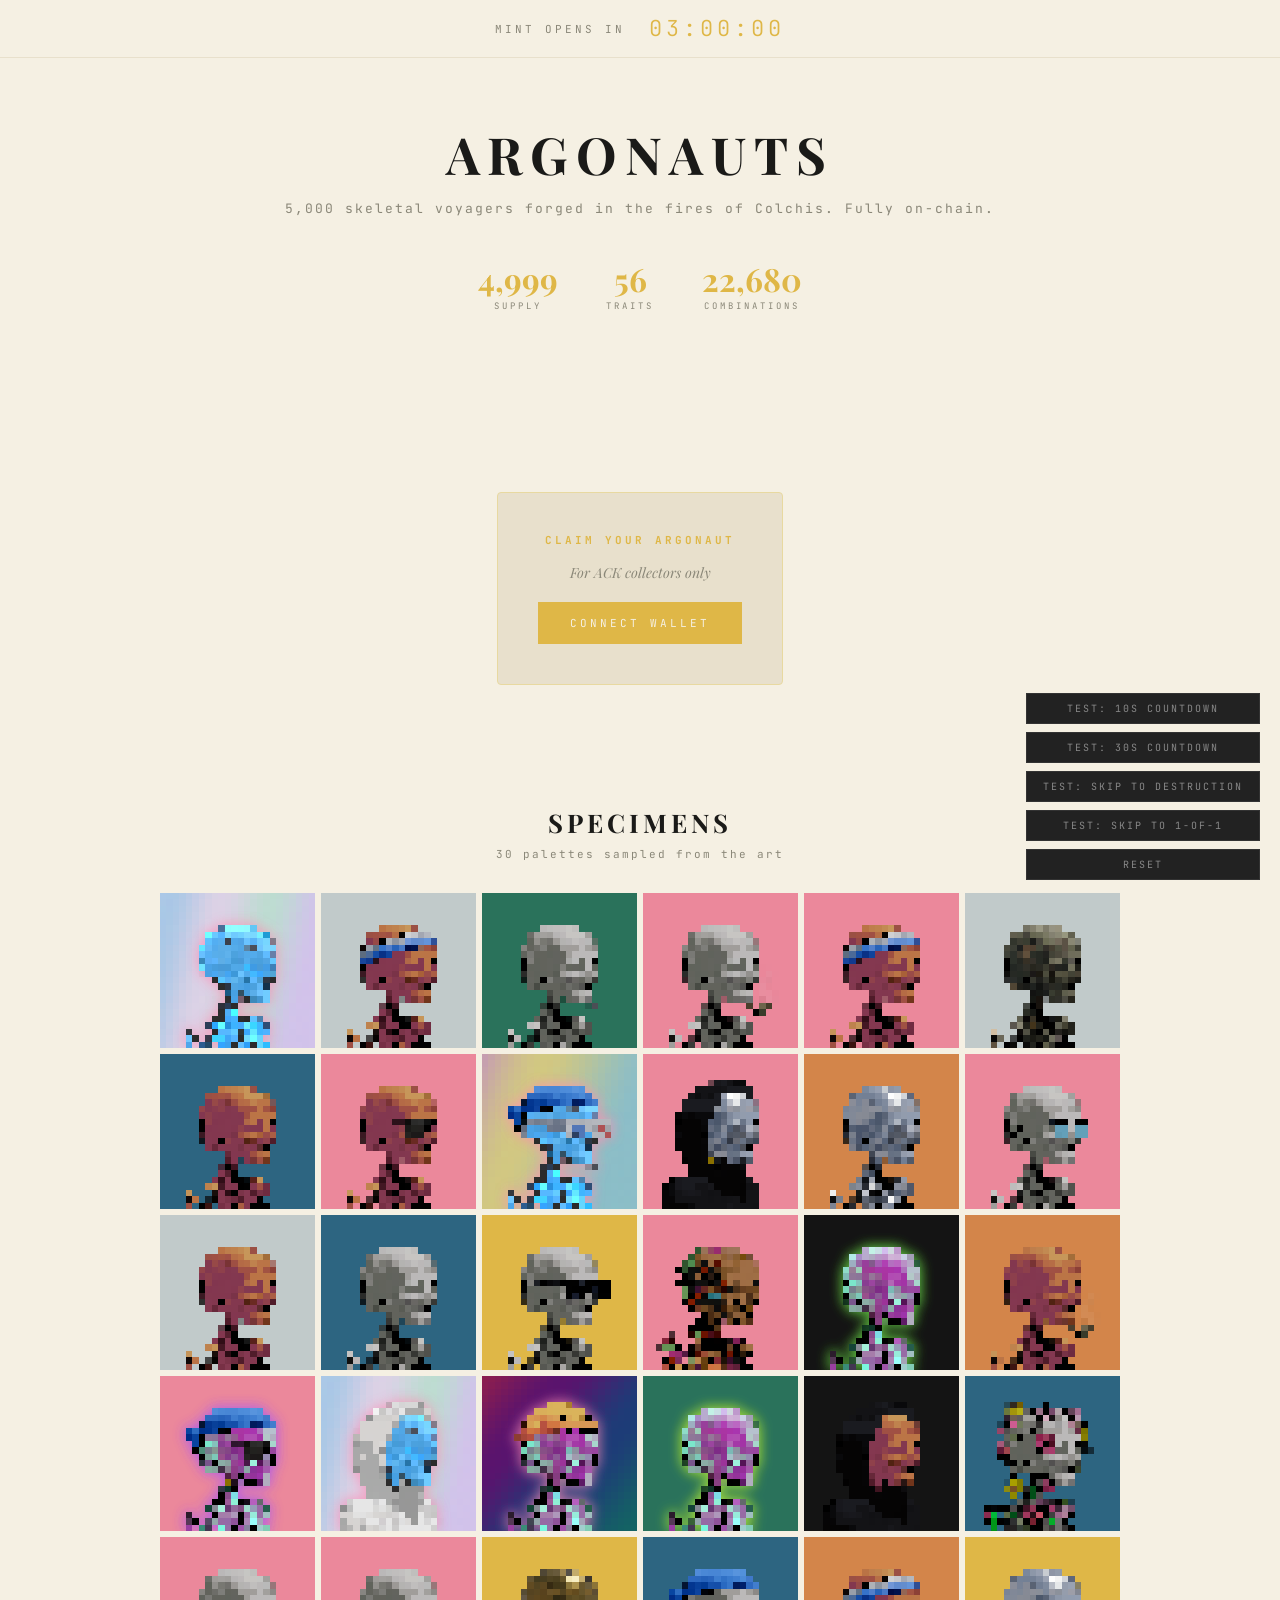
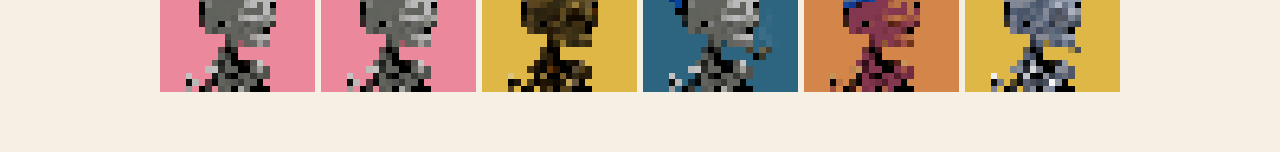
==== exhibition.html @ 38cdc3db "Fix mode toggle visibility on skipToOne and reset" ====
<!DOCTYPE html>
<html lang="en">
<head>
<meta charset="UTF-8">
<meta name="viewport" content="width=device-width, initial-scale=1.0">
<title>Argonauts</title>
<link href="https://fonts.googleapis.com/css2?family=Playfair+Display:ital,wght@0,400;0,700;1,400&family=JetBrains+Mono:wght@300;400&display=swap" rel="stylesheet">
<style>
:root {
  --ink:#1a1a18; --ink-faint:#8a8778; --gold:#dfb747; --gold-pale:#e8d9a0;
  --parchment:#f5f0e3; --parchment-deep:#e8e0cc; --void:#0a0a0a;
  --red:#c0392b; --glitch-cyan:#00fff2; --glitch-magenta:#ff00e6;
}
* { margin:0; padding:0; box-sizing:border-box; }
body {
  font-family:'Playfair Display', serif;
  background:var(--parchment);
  color:var(--ink);
  overflow-x:hidden;
  transition: background 3s ease;
}
body.dying { background:#1a1511; color:#8a8778; }
body.void { background:var(--void); color:#222; }

/* ═══ PHASE INDICATOR ═══ */
.phase-bar {
  position:fixed; top:0; left:0; right:0; z-index:100;
  background:rgba(245,240,227,0.95);
  backdrop-filter:blur(10px);
  border-bottom:1px solid var(--parchment-deep);
  display:flex; justify-content:center; align-items:center;
  padding:14px 24px; gap:24px;
  transition: background 2s, border-color 2s;
}
body.dying .phase-bar { background:rgba(26,21,17,0.95); border-color:#2a2520; }
body.void .phase-bar { background:rgba(10,10,10,0.95); border-color:#1a1a1a; }

.phase-label {
  font-family:'JetBrains Mono', monospace;
  font-size:11px; letter-spacing:3px; text-transform:uppercase;
  color:var(--ink-faint);
  transition: color 2s;
}
body.dying .phase-label { color:#5a5545; }
body.void .phase-label { color:#222; }

.phase-timer {
  font-family:'JetBrains Mono', monospace;
  font-size:22px; font-weight:300;
  color:var(--gold);
  letter-spacing:4px;
  transition: color 1s;
}
.phase-timer.urgent { color:var(--red); }
body.void .phase-timer { color:#1a1a1a; }

/* ═══ HERO ═══ */
.hero {
  padding:120px 24px 80px;
  text-align:center;
  position:relative;
}
.hero h1 {
  font-size:3.2em; font-weight:700; letter-spacing:8px;
  text-transform:uppercase; margin-bottom:12px;
  transition: all 2s;
}
body.dying .hero h1 { letter-spacing:20px; opacity:0.4; }
body.void .hero h1 { opacity:0; }

.hero .subtitle {
  font-family:'JetBrains Mono', monospace;
  font-size:13px; color:var(--ink-faint);
  letter-spacing:2px; margin-bottom:40px;
  transition: all 2s;
}
body.dying .hero .subtitle { color:#3a3530; }
body.void .hero .subtitle { opacity:0; }

.hero-stats {
  display:flex; justify-content:center; gap:48px; margin-bottom:40px;
}
.hero-stat .num {
  font-size:2em; font-weight:700; color:var(--gold);
  transition: all 1s;
}
.hero-stat .label {
  font-family:'JetBrains Mono', monospace;
  font-size:9px; letter-spacing:3px; text-transform:uppercase;
  color:var(--ink-faint);
}
body.dying .hero-stat .num { color:#5a4a30; }
body.void .hero-stats { opacity:0; }

/* ═══ MINT SECTION (fake) ═══ */
.mint-section {
  padding:60px 24px;
  display:flex; justify-content:center; align-items:center; gap:40px;
  transition: all 2s;
}
.claim-box {
  background:var(--parchment-deep);
  border:1px solid var(--gold-pale);
  border-radius:4px;
  padding:40px;
  text-align:center;
  min-width:280px;
  transition: all 2s;
}
body.dying .claim-box { border-color:#2a2520; background:#1a1511; opacity:0.3; }
body.void .claim-box { opacity:0; }

.claim-box h3 {
  font-family:'JetBrains Mono', monospace;
  font-size:11px; letter-spacing:3px; text-transform:uppercase;
  color:var(--gold); margin-bottom:16px;
}
.claim-btn {
  font-family:'JetBrains Mono', monospace;
  font-size:11px; letter-spacing:3px; text-transform:uppercase;
  background:var(--gold); color:var(--parchment);
  border:none; padding:14px 32px; cursor:pointer;
  transition: all 0.3s;
}
.claim-btn:hover { background:var(--ink); }

/* ═══ SPECIMEN GRID ═══ */
.grid-section {
  padding:60px 24px;
  text-align:center;
}
.grid-section h2 {
  font-size:1.6em; font-weight:700; letter-spacing:4px;
  text-transform:uppercase; margin-bottom:8px;
  transition: all 2s;
}
.grid-section .sub {
  font-family:'JetBrains Mono', monospace;
  font-size:11px; color:var(--ink-faint);
  letter-spacing:2px; margin-bottom:32px;
  transition: all 2s;
}
body.dying .grid-section h2 { opacity:0.3; }
body.void .grid-section h2 { opacity:0; }

.specimen-grid {
  display:grid;
  grid-template-columns:repeat(6, 1fr);
  gap:6px;
  max-width:960px;
  margin:0 auto;
}
.specimen-cell {
  aspect-ratio:1;
  overflow:hidden;
  position:relative;
  transition: all 0.3s;
}
.specimen-cell img {
  width:100%; height:100%; display:block;
  image-rendering:pixelated;
  image-rendering:-moz-crisp-edges;
  image-rendering:crisp-edges;
  transition: all 0.5s;
}

/* ═══ GLITCH EFFECTS ═══ */
.specimen-cell.glitching img {
  animation: glitchShift 0.15s infinite;
}
.specimen-cell.dying {
  opacity:0;
  transform:scale(0.5);
  transition: all 1.5s ease-in;
}

@keyframes glitchShift {
  0%   { transform:translate(0,0); filter:none; }
  20%  { transform:translate(-3px,1px); filter:hue-rotate(90deg) saturate(3); }
  40%  { transform:translate(2px,-2px); filter:hue-rotate(180deg) brightness(1.5); }
  60%  { transform:translate(-1px,3px); filter:hue-rotate(270deg) contrast(2); }
  80%  { transform:translate(3px,-1px); filter:invert(1) hue-rotate(45deg); }
  100% { transform:translate(0,0); filter:none; }
}

@keyframes scanline {
  0%   { background-position:0 0; }
  100% { background-position:0 100%; }
}

/* ═══ THE ONE — Final 1-of-1 ═══ */
.the-one-container {
  display:none;
  padding:80px 24px;
  text-align:center;
  min-height:100vh;
  justify-content:center;
  align-items:center;
  flex-direction:column;
}
.the-one-container.active {
  display:flex;
}
.the-one-frame {
  width:480px; height:480px;
  position:relative;
  margin:0 auto 32px;
  border:1px solid #222;
  overflow:hidden;
  background:#000;
}
.the-one-frame canvas {
  width:100%; height:100%;
  image-rendering:pixelated;
  image-rendering:-moz-crisp-edges;
  image-rendering:crisp-edges;
}
.the-one-meta {
  font-family:'JetBrains Mono', monospace;
  font-size:10px; letter-spacing:2px;
  color:#333;
  max-width:480px; margin:0 auto;
  text-align:left;
}
.the-one-meta .trait-dead {
  color:#2a2520;
  text-decoration:line-through;
  margin:4px 0;
}
.the-one-meta .trait-consumed {
  color:var(--red);
  margin:4px 0;
}
.the-one-mode {
  font-family:'JetBrains Mono', monospace;
  font-size:9px; letter-spacing:4px; text-transform:uppercase;
  color:#444; margin-top:24px;
}

/* ═══ SCANLINES OVERLAY ═══ */
.scanlines {
  display:none;
  position:fixed; top:0; left:0; right:0; bottom:0;
  pointer-events:none; z-index:50;
  background:repeating-linear-gradient(
    0deg,
    transparent,
    transparent 2px,
    rgba(0,0,0,0.08) 2px,
    rgba(0,0,0,0.08) 4px
  );
  animation:scanline 8s linear infinite;
}
body.dying .scanlines { display:block; }
body.void .scanlines { display:block; opacity:0.5; }

/* ═══ CONTROLS (test only) ═══ */
.test-controls {
  position:fixed; bottom:20px; right:20px; z-index:200;
  display:flex; flex-direction:column; gap:8px;
}
.test-btn {
  font-family:'JetBrains Mono', monospace;
  font-size:10px; letter-spacing:2px; text-transform:uppercase;
  background:#222; color:#888; border:1px solid #333;
  padding:8px 16px; cursor:pointer;
  transition:all 0.2s;
}
.test-btn:hover { color:#fff; border-color:#555; }
.test-btn.active { color:var(--gold); border-color:var(--gold); }

/* ═══ PROGRESS BAR ═══ */
.destruction-progress {
  position:fixed; bottom:0; left:0; right:0; height:3px;
  z-index:100; background:transparent;
}
.destruction-progress .bar {
  height:100%; width:0; background:var(--red);
  transition:width 0.3s linear;
}

/* ═══ MODE TOGGLE (visible in ONE phase) ═══ */
.mode-toggle {
  position:fixed; top:80px; left:50%; transform:translateX(-50%);
  z-index:90;
  display:none;
  gap:0;
  background:rgba(20,20,20,0.6);
  border:1px solid #2a2a2a;
  backdrop-filter:blur(8px);
}
body.void .mode-toggle.show { display:flex; }
.mode-toggle button {
  font-family:'JetBrains Mono', monospace;
  font-size:10px; letter-spacing:3px; text-transform:uppercase;
  background:transparent; color:#666; border:none;
  padding:12px 24px; cursor:pointer;
  transition:all 0.3s;
}
.mode-toggle button:hover { color:#aaa; }
.mode-toggle button.active { color:var(--gold); }

/* ═══ EXHIBITION VIEW ═══ */
.exhibition-container {
  display:none;
  padding:140px 24px 80px;
  text-align:center;
  min-height:100vh;
}
.exhibition-container.active {
  display:block;
  animation: fadeUp 1.2s ease-out;
}
@keyframes fadeUp {
  from { opacity:0; transform:translateY(20px); }
  to { opacity:1; transform:translateY(0); }
}
.exhibition-title {
  font-family:'Playfair Display', serif;
  font-size:1.8em; letter-spacing:6px; text-transform:uppercase;
  color:#aaa; margin-bottom:8px;
}
.exhibition-sub {
  font-family:'JetBrains Mono', monospace;
  font-size:10px; letter-spacing:2px; color:#555;
  margin-bottom:48px;
}

/* gallery wall — dark background, framed pieces */
.crew-wall {
  display:grid;
  grid-template-columns:repeat(4, 1fr);
  gap:32px;
  max-width:1100px;
  margin:0 auto 48px;
  padding:60px 60px;
  background:linear-gradient(180deg, #0c0c0c 0%, #050505 100%);
  border:1px solid #1a1a1a;
  position:relative;
}
.crew-wall::before {
  content:'';
  position:absolute; top:0; left:0; right:0; height:1px;
  background:linear-gradient(90deg, transparent, #2a2a2a 30%, #2a2a2a 70%, transparent);
}
.crew-frame {
  background:#000;
  border:6px solid #1c1816;
  box-shadow: 0 8px 24px rgba(0,0,0,0.6), inset 0 0 0 2px #2a2520;
  aspect-ratio:1;
  overflow:hidden;
  cursor:pointer;
  transition: transform 0.4s, box-shadow 0.4s;
}
.crew-frame:hover {
  transform:translateY(-4px);
  box-shadow: 0 12px 32px rgba(223,183,71,0.15), inset 0 0 0 2px #3a3528;
}
.crew-frame canvas {
  width:100%; height:100%; display:block;
  image-rendering:pixelated;
  image-rendering:-moz-crisp-edges;
  image-rendering:crisp-edges;
}
.crew-controls {
  display:flex; justify-content:center; gap:16px; margin-top:32px;
}
.crew-btn {
  font-family:'JetBrains Mono', monospace;
  font-size:11px; letter-spacing:3px; text-transform:uppercase;
  background:transparent; color:#888;
  border:1px solid #333; padding:14px 32px;
  cursor:pointer;
  transition:all 0.3s;
}
.crew-btn:hover { color:#dfb747; border-color:#dfb747; }

/* slowdown transition for 1-of-1 frame when entering exhibition */
.the-one-container.transitioning {
  opacity:0;
  transform:scale(0.92);
  transition: all 1.5s ease-in;
}
</style>
</head>
<body>

<!-- SCANLINES OVERLAY -->
<div class="scanlines"></div>

<!-- PHASE BAR -->
<div class="phase-bar">
  <span class="phase-label" id="phaseLabel">Mint Opens In</span>
  <span class="phase-timer" id="phaseTimer">03:00:00</span>
</div>

<!-- HERO -->
<div class="hero" id="heroSection">
  <h1>Argonauts</h1>
  <p class="subtitle">5,000 skeletal voyagers forged in the fires of Colchis. Fully on-chain.</p>
  <div class="hero-stats">
    <div class="hero-stat"><div class="num" id="supplyNum">4,999</div><div class="label">Supply</div></div>
    <div class="hero-stat"><div class="num">56</div><div class="label">Traits</div></div>
    <div class="hero-stat"><div class="num">22,680</div><div class="label">Combinations</div></div>
  </div>
</div>

<!-- FAKE MINT SECTION -->
<div class="mint-section" id="mintSection">
  <div class="claim-box">
    <h3>Claim Your Argonaut</h3>
    <p style="font-size:14px;color:var(--ink-faint);margin-bottom:20px;font-style:italic;">For ACK collectors only</p>
    <button class="claim-btn" id="claimBtn">Connect Wallet</button>
  </div>
</div>

<!-- SPECIMEN GRID -->
<div class="grid-section" id="gridSection">
  <h2>Specimens</h2>
  <p class="sub">30 palettes sampled from the art</p>
  <div class="specimen-grid" id="specimenGrid"></div>
</div>

<!-- MODE TOGGLE (visible during ONE phase) -->
<div class="mode-toggle" id="modeToggle">
  <button id="modeOne" class="active" onclick="switchToOne()">1 of 1</button>
  <button id="modeExhibition" onclick="switchToExhibition()">Exhibition</button>
</div>

<!-- THE ONE (hidden until destruction completes) -->
<div class="the-one-container" id="theOneContainer">
  <div class="the-one-frame">
    <canvas id="theOneCanvas" width="480" height="480"></canvas>
  </div>
  <div class="the-one-mode" id="theOneMode">MODE: GLITCH</div>
  <div class="the-one-meta" id="theOneMeta"></div>
</div>

<!-- EXHIBITION VIEW -->
<div class="exhibition-container" id="exhibitionContainer">
  <div class="exhibition-title">The Crew</div>
  <div class="exhibition-sub">A momentary capture of what could have been</div>
  <div class="crew-wall" id="crewWall"></div>
  <div class="crew-controls">
    <button class="crew-btn" onclick="shuffleCrew()">Shuffle Crew</button>
  </div>
</div>

<!-- DESTRUCTION PROGRESS -->
<div class="destruction-progress"><div class="bar" id="destructionBar"></div></div>

<!-- TEST CONTROLS -->
<div class="test-controls">
  <button class="test-btn" onclick="startCountdown(10)">Test: 10s countdown</button>
  <button class="test-btn" onclick="startCountdown(30)">Test: 30s countdown</button>
  <button class="test-btn" onclick="triggerDestruction()">Test: Skip to destruction</button>
  <button class="test-btn" onclick="skipToOne()">Test: Skip to 1-of-1</button>
  <button class="test-btn" onclick="resetAll()">Reset</button>
</div>

<script src="specimen_data.js"></script>
<script src="trait_data_24.js"></script>
<script>
// ═══════════════════════════════════════
// STATE
// ═══════════════════════════════════════
let phase = 'COUNTDOWN'; // COUNTDOWN, DESTROYING, ONE
let countdownEnd = null;
let countdownInterval = null;
let destructionStep = 0;
let oneOfOneInterval = null;
let frameCount = 0;

// Trait layer info for the 1-of-1 renderer
const LAYERS = ['background','body','eyes','hoodie','neck','mouth','head'];
let traitsByLayer = {};

// Parse trait data into layers
Object.keys(TRAIT_B64).forEach(key => {
  const parts = key.split('/');
  const layer = parts[0];
  const name = parts[1].replace('.png','');
  if (!traitsByLayer[layer]) traitsByLayer[layer] = [];
  traitsByLayer[layer].push({ key, name, data: TRAIT_B64[key] });
});

// ═══════════════════════════════════════
// INIT — Build the "mint page"
// ═══════════════════════════════════════
function init() {
  const grid = document.getElementById('specimenGrid');
  SPECIMEN_DATA.forEach((spec, i) => {
    const cell = document.createElement('div');
    cell.className = 'specimen-cell';
    cell.dataset.index = i;
    const img = document.createElement('img');
    img.src = 'data:image/svg+xml;base64,' + spec.svg;
    cell.appendChild(img);
    grid.appendChild(cell);
  });
}

// ═══════════════════════════════════════
// COUNTDOWN
// ═══════════════════════════════════════
function startCountdown(seconds) {
  resetAll();
  countdownEnd = Date.now() + seconds * 1000;
  document.getElementById('phaseLabel').textContent = 'Mint Opens In';

  countdownInterval = setInterval(() => {
    const remaining = Math.max(0, countdownEnd - Date.now());
    const h = Math.floor(remaining / 3600000);
    const m = Math.floor((remaining % 3600000) / 60000);
    const s = Math.floor((remaining % 60000) / 1000);
    const ms = Math.floor((remaining % 1000) / 10);

    const timer = document.getElementById('phaseTimer');

    if (remaining > 10000) {
      timer.textContent = `${String(h).padStart(2,'0')}:${String(m).padStart(2,'0')}:${String(s).padStart(2,'0')}`;
      timer.classList.remove('urgent');
    } else {
      // Last 10 seconds — show milliseconds, red
      timer.textContent = `${String(s).padStart(2,'0')}:${String(ms).padStart(2,'0')}`;
      timer.classList.add('urgent');
    }

    if (remaining <= 0) {
      clearInterval(countdownInterval);
      timer.textContent = '00:00:00';
      triggerDestruction();
    }
  }, 50);
}

// ═══════════════════════════════════════
// DESTRUCTION SEQUENCE
// ═══════════════════════════════════════
function triggerDestruction() {
  if (countdownInterval) clearInterval(countdownInterval);
  phase = 'DESTROYING';
  destructionStep = 0;

  // Phase bar shift
  document.getElementById('phaseLabel').textContent = 'Deteriorating';
  document.getElementById('phaseTimer').textContent = '';
  document.getElementById('phaseTimer').classList.add('urgent');

  // Body class
  document.body.classList.add('dying');

  // Start the destruction sequence
  const cells = Array.from(document.querySelectorAll('.specimen-cell'));
  const totalSteps = cells.length + 20; // extra steps for the morph

  // Step 1: Glitch all cells
  cells.forEach(c => c.classList.add('glitching'));

  // Step 2: Start killing cells one by one with random delays
  let killed = 0;
  const killOrder = shuffle([...Array(cells.length).keys()]);

  const killInterval = setInterval(() => {
    if (killed >= cells.length) {
      clearInterval(killInterval);
      // All dead — begin morph
      setTimeout(() => beginMorph(), 800);
      return;
    }

    const idx = killOrder[killed];
    const cell = cells[idx];
    cell.classList.remove('glitching');
    cell.classList.add('dying');
    killed++;

    // Update progress
    const progress = (killed / totalSteps) * 100;
    document.getElementById('destructionBar').style.width = progress + '%';

    // Update supply counter
    const remaining = Math.max(0, 4999 - Math.floor(killed * 166));
    document.getElementById('supplyNum').textContent = remaining.toLocaleString();

    // Swap random traits on surviving cells for chaos
    cells.forEach(c => {
      if (!c.classList.contains('dying') && Math.random() > 0.5) {
        const randomSpec = SPECIMEN_DATA[Math.floor(Math.random() * SPECIMEN_DATA.length)];
        c.querySelector('img').src = 'data:image/svg+xml;base64,' + randomSpec.svg;
      }
    });

    // Phase label updates
    if (killed === Math.floor(cells.length * 0.3)) {
      document.getElementById('phaseLabel').textContent = 'Collapsing';
    }
    if (killed === Math.floor(cells.length * 0.6)) {
      document.getElementById('phaseLabel').textContent = 'Dissolving';
    }
    if (killed === Math.floor(cells.length * 0.9)) {
      document.getElementById('phaseLabel').textContent = 'Converging';
      document.getElementById('supplyNum').textContent = '1';
    }

  }, 300);
}

function beginMorph() {
  document.body.classList.remove('dying');
  document.body.classList.add('void');

  // Hide the mint page stuff
  document.getElementById('heroSection').style.display = 'none';
  document.getElementById('mintSection').style.display = 'none';
  document.getElementById('gridSection').style.display = 'none';

  // Show the 1-of-1
  document.getElementById('theOneContainer').classList.add('active');
  document.getElementById('phaseLabel').textContent = 'The One';
  document.getElementById('phaseTimer').textContent = '#0';
  document.getElementById('phaseTimer').classList.remove('urgent');
  document.getElementById('destructionBar').style.width = '100%';
  document.getElementById('destructionBar').style.background = '#333';

  // Reveal the mode toggle
  document.getElementById('modeToggle').classList.add('show');

  phase = 'ONE';
  startOneOfOneRenderer();
}

// ═══════════════════════════════════════
// EXHIBITION MODE
// ═══════════════════════════════════════
let exhibitionActive = false;
let preloadedTraitImages = null;

function switchToExhibition() {
  if (exhibitionActive) return;
  exhibitionActive = true;

  document.getElementById('modeOne').classList.remove('active');
  document.getElementById('modeExhibition').classList.add('active');

  // CSS fade-out of the 1-of-1 frame (animation keeps running underneath)
  const oneContainer = document.getElementById('theOneContainer');
  oneContainer.classList.add('transitioning');

  setTimeout(() => {
    oneContainer.style.display = 'none';
    document.getElementById('exhibitionContainer').classList.add('active');
    document.getElementById('phaseLabel').textContent = 'Exhibition';
    document.getElementById('phaseTimer').textContent = 'The Crew';

    renderCrew();
  }, 1500);
}

function switchToOne() {
  if (!exhibitionActive) return;
  exhibitionActive = false;

  document.getElementById('modeExhibition').classList.remove('active');
  document.getElementById('modeOne').classList.add('active');

  // Hide exhibition
  document.getElementById('exhibitionContainer').classList.remove('active');

  // Show 1-of-1 frame
  const oneContainer = document.getElementById('theOneContainer');
  oneContainer.style.display = '';
  oneContainer.classList.remove('transitioning');

  document.getElementById('phaseLabel').textContent = 'The One';
  document.getElementById('phaseTimer').textContent = '#0';
}

// ── Crew renderer ──
// Each crew frame is a static composition of one random combination per layer
function renderCrew() {
  const wall = document.getElementById('crewWall');
  wall.innerHTML = '';

  // Need preloaded trait images — they should already be loaded by the 1-of-1 renderer
  // but we'll grab a fresh reference just in case
  if (!preloadedTraitImages) {
    // Fallback: load them now
    const allKeys = Object.keys(TRAIT_B64);
    preloadedTraitImages = {};
    let loaded = 0;
    allKeys.forEach(key => {
      const img = new Image();
      img.onload = () => {
        preloadedTraitImages[key] = img;
        loaded++;
        if (loaded === allKeys.length) renderCrew();
      };
      img.src = TRAIT_B64[key];
    });
    return;
  }

  // Generate 8 random crew members (4 cols × 2 rows)
  for (let i = 0; i < 8; i++) {
    const frame = document.createElement('div');
    frame.className = 'crew-frame';

    const canvas = document.createElement('canvas');
    canvas.width = 240;
    canvas.height = 240;
    const ctx = canvas.getContext('2d');
    ctx.imageSmoothingEnabled = false;

    // Random trait per layer
    LAYERS.forEach(layer => {
      const traits = traitsByLayer[layer];
      if (!traits || traits.length === 0) return;
      const idx = Math.floor(Math.random() * traits.length);
      const img = preloadedTraitImages[traits[idx].key];
      if (!img) return;
      ctx.drawImage(img, 0, 0, 240, 240);
    });

    frame.appendChild(canvas);
    wall.appendChild(frame);
  }
}

function shuffleCrew() {
  renderCrew();
}

// ═══════════════════════════════════════
// THE 1-OF-1 DYNAMIC RENDERER
// ═══════════════════════════════════════
function startOneOfOneRenderer() {
  const canvas = document.getElementById('theOneCanvas');
  const ctx = canvas.getContext('2d');
  canvas.width = 480;
  canvas.height = 480;
  ctx.imageSmoothingEnabled = false;

  // Preload all trait images
  const allTraitImages = {};
  let loadCount = 0;
  const allKeys = Object.keys(TRAIT_B64);

  allKeys.forEach(key => {
    const img = new Image();
    img.onload = () => {
      allTraitImages[key] = img;
      loadCount++;
      if (loadCount === allKeys.length) {
        // Share with crew renderer
        preloadedTraitImages = allTraitImages;
        // All loaded — start rendering
        renderLoop(ctx, allTraitImages);
      }
    };
    img.src = TRAIT_B64[key];
  });
}

function renderLoop(ctx, images) {
  document.getElementById('theOneMode').textContent = 'GLITCH';

  function frame() {
    frameCount++;
    ctx.clearRect(0, 0, 480, 480);
    renderGlitch(ctx, images);

    // Scanline overlay on canvas
    if (frameCount % 3 === 0) {
      ctx.fillStyle = 'rgba(0,0,0,0.03)';
      for (let y = 0; y < 480; y += 4) {
        ctx.fillRect(0, y, 480, 2);
      }
    }

    requestAnimationFrame(frame);
  }

  frame();
  updateMeta('GLITCH');
}

// ── MODE: GLITCH ──
// Each layer offset by random pixels, wrong layers in wrong positions
// Accumulated glitch time — advances at variable speed
let glitchTime = 0;
let frozen = false;
let frozenAt = 0;
let unfreezeTimeout = null;

function renderGlitch(ctx, images) {
  // Slow breathing: oscillates smoothly between 0.12 (slow) and 1.0 (fast)
  // ~18s full cycle so each phase lingers
  const breath = Math.sin(frameCount * 0.0058);  // 0..1 after remap
  const t = (breath + 1) / 2; // 0 to 1
  const speed = 0.12 + t * 0.88; // 0.12 → 1.0

  // If frozen from click, hold glitchTime still
  if (!frozen) {
    glitchTime += speed;
  }

  const isSlow = speed < 0.5;

  // Original prime-ratio desync — every layer permanently out of phase.
  // Order: background, body, eyes, hoodie, neck, mouth, head
  const LAYER_RATES = [1.0, 1.31, 1.71, 2.13, 2.51, 2.93, 3.39];

  LAYERS.forEach((layer, li) => {
    const traits = traitsByLayer[layer];
    if (!traits || traits.length === 0) return;

    const idx = Math.floor(glitchTime * LAYER_RATES[li] + li * 7) % traits.length;
    const img = images[traits[idx].key];
    if (!img) return;

    // When slow or frozen: full opacity, crisp clean layers
    // When fast: original alpha flickering
    if (frozen || isSlow) {
      ctx.globalAlpha = 1.0;
    } else {
      ctx.globalAlpha = 0.7 + Math.sin(glitchTime * 0.2 + li) * 0.3;
    }
    ctx.drawImage(img, 0, 0, 480, 480);
  });

  // ─── EFFECT LAYERS (procedural, no PNGs) ───

  // 1. RGB split artifact — fast phases only
  if (!frozen && !isSlow && frameCount % 7 < 2) {
    ctx.globalCompositeOperation = 'screen';
    ctx.globalAlpha = 0.3;
    const shift = Math.random() * 20 - 10;
    ctx.drawImage(ctx.canvas, shift, 0);
    ctx.globalCompositeOperation = 'source-over';
  }

  // 2. Static noise speckles — subtle grain that breathes with speed
  if (!frozen) {
    const grainCount = Math.floor(speed * 80); // more grain when fast
    ctx.globalAlpha = 0.18;
    for (let i = 0; i < grainCount; i++) {
      const x = Math.random() * 480;
      const y = Math.random() * 480;
      const size = Math.random() * 3 + 1;
      ctx.fillStyle = Math.random() > 0.5 ? '#fff' : '#000';
      ctx.fillRect(x, y, size, size);
    }
  }

  // 3. Horizontal tear bands — random rare displacement strips
  if (!frozen && !isSlow && Math.random() < 0.06) {
    const tearY = Math.random() * 480;
    const tearH = 4 + Math.random() * 16;
    const tearShift = (Math.random() - 0.5) * 30;
    const slice = ctx.getImageData(0, tearY, 480, tearH);
    ctx.clearRect(0, tearY, 480, tearH);
    ctx.putImageData(slice, tearShift, tearY);
  }

  // 4. Color wash overlay — slow shifting hue tint that pulses with speed
  if (!frozen) {
    const hue = (frameCount * 0.5) % 360;
    ctx.globalCompositeOperation = 'overlay';
    ctx.globalAlpha = 0.06 + speed * 0.08;
    ctx.fillStyle = `hsl(${hue}, 80%, 50%)`;
    ctx.fillRect(0, 0, 480, 480);
    ctx.globalCompositeOperation = 'source-over';
  }

  // 5. Vignette dark frame — always on, slightly darker during fast phases
  const vignette = ctx.createRadialGradient(240, 240, 180, 240, 240, 340);
  vignette.addColorStop(0, 'rgba(0,0,0,0)');
  vignette.addColorStop(1, `rgba(0,0,0,${0.35 + speed * 0.15})`);
  ctx.fillStyle = vignette;
  ctx.fillRect(0, 0, 480, 480);

  ctx.globalAlpha = 1;
}

// Click to freeze — holds for 1.5s then resumes
document.addEventListener('click', function(e) {
  // Ignore test button clicks
  if (e.target.classList.contains('test-btn')) return;
  if (phase !== 'ONE') return;

  frozen = true;
  if (unfreezeTimeout) clearTimeout(unfreezeTimeout);
  unfreezeTimeout = setTimeout(() => { frozen = false; }, 1500);
});

// ── MODE: FUSION ──
// All traits from same layer stacked with blending
function renderFusion(ctx, images) {
  LAYERS.forEach((layer, li) => {
    const traits = traitsByLayer[layer];
    if (!traits || traits.length === 0) return;

    // Slowly cycle which traits are visible
    const visibleCount = Math.min(traits.length, 3 + Math.floor(Math.sin(frameCount * 0.02 + li) * 2));
    const startIdx = Math.floor(frameCount * 0.03 + li * 3) % traits.length;

    for (let t = 0; t < visibleCount; t++) {
      const idx = (startIdx + t) % traits.length;
      const img = images[traits[idx].key];
      if (!img) continue;

      ctx.globalAlpha = 0.15 + (0.6 / visibleCount);
      ctx.globalCompositeOperation = t % 2 === 0 ? 'source-over' : 'lighter';
      ctx.drawImage(img, 0, 0, 480, 480);
    }
  });
  ctx.globalCompositeOperation = 'source-over';
  ctx.globalAlpha = 1;
}

// ── MODE: DECAY ──
// Layers progressively disappear, leaving ghost traces
function renderDecay(ctx, images) {
  const decayPhase = (frameCount % (MODE_DURATION * 2)) / (MODE_DURATION * 2); // 0-1
  const visibleLayers = Math.max(1, Math.ceil(LAYERS.length * (1 - decayPhase)));

  LAYERS.forEach((layer, li) => {
    const traits = traitsByLayer[layer];
    if (!traits || traits.length === 0) return;

    const idx = Math.floor(frameCount * 0.05 + li * 5) % traits.length;
    const img = images[traits[idx].key];
    if (!img) return;

    if (li < visibleLayers) {
      ctx.globalAlpha = 1 - (li >= visibleLayers - 1 ? decayPhase % 1 * 0.8 : 0);
      ctx.drawImage(img, 0, 0, 480, 480);
    } else {
      // Ghost trace — very faint, shifted
      ctx.globalAlpha = 0.05;
      const drift = (li - visibleLayers) * 10;
      ctx.drawImage(img, drift, drift, 480, 480);
    }
  });
  ctx.globalAlpha = 1;
}

// ── MODE: CHAOS ──
// Everything everywhere — random layers, random positions, rapid cycling
function renderChaos(ctx, images) {
  const allKeys = Object.keys(images);
  const count = 5 + Math.floor(Math.sin(frameCount * 0.1) * 3);

  for (let i = 0; i < count; i++) {
    const seed = pseudoRandom(frameCount * 13 + i * 97);
    const key = allKeys[Math.floor(seed * allKeys.length)];
    const img = images[key];
    if (!img) continue;

    const x = (pseudoRandom(frameCount * 7 + i * 31) - 0.5) * 100;
    const y = (pseudoRandom(frameCount * 11 + i * 53) - 0.5) * 100;
    const scale = 0.5 + pseudoRandom(frameCount * 3 + i * 71) * 1.5;
    const w = 480 * scale;
    const h = 480 * scale;

    ctx.globalAlpha = 0.2 + pseudoRandom(frameCount + i * 17) * 0.6;
    ctx.globalCompositeOperation = i % 3 === 0 ? 'lighter' : i % 3 === 1 ? 'multiply' : 'source-over';
    ctx.drawImage(img, x - (w - 480) / 2, y - (h - 480) / 2, w, h);
  }

  ctx.globalCompositeOperation = 'source-over';
  ctx.globalAlpha = 1;
}

// ── MODE: OVERLOAD ──
// Rapid fire — every trait flashing one per frame, full screen
function renderOverload(ctx, images) {
  const allKeys = Object.keys(images);

  // Flash 3 traits per frame at full intensity
  for (let i = 0; i < 3; i++) {
    const idx = (frameCount * 3 + i) % allKeys.length;
    const img = images[allKeys[idx]];
    if (!img) continue;

    ctx.globalAlpha = i === 0 ? 1 : 0.4;
    ctx.drawImage(img, 0, 0, 480, 480);
  }

  // Inversion flash
  if (frameCount % 11 < 3) {
    ctx.globalCompositeOperation = 'difference';
    ctx.fillStyle = '#ffffff';
    ctx.fillRect(0, 0, 480, 480);
    ctx.globalCompositeOperation = 'source-over';
  }

  ctx.globalAlpha = 1;
}

// ── MODE: MEMORY ──
// Slow, haunting — one specimen fades in from the original 30, then dissolves
function renderMemory(ctx, images) {
  const cycleLength = 90; // frames per memory
  const progress = (frameCount % cycleLength) / cycleLength;
  const specIdx = Math.floor(frameCount / cycleLength) % SPECIMEN_DATA.length;

  // Draw the remembered specimen
  const specImg = new Image();
  specImg.src = 'data:image/svg+xml;base64,' + SPECIMEN_DATA[specIdx].svg;

  // Fade in then out
  let alpha;
  if (progress < 0.3) {
    alpha = progress / 0.3;
  } else if (progress > 0.7) {
    alpha = (1 - progress) / 0.3;
  } else {
    alpha = 1;
  }

  ctx.globalAlpha = alpha * 0.6;
  ctx.drawImage(specImg, 0, 0, 480, 480);

  // Corruption creeping in
  if (progress > 0.4) {
    const corruptAmount = (progress - 0.4) / 0.6;
    const traits = traitsByLayer['background'];
    if (traits && traits.length > 0) {
      const cIdx = (specIdx + Math.floor(corruptAmount * 5)) % traits.length;
      const cImg = images[traits[cIdx].key];
      if (cImg) {
        ctx.globalAlpha = corruptAmount * 0.4;
        ctx.globalCompositeOperation = 'difference';
        ctx.drawImage(cImg, 0, 0, 480, 480);
        ctx.globalCompositeOperation = 'source-over';
      }
    }
  }

  ctx.globalAlpha = 1;
}

// ═══════════════════════════════════════
// META DISPLAY
// ═══════════════════════════════════════
function updateMeta(mode) {
  const meta = document.getElementById('theOneMeta');
  const layerNames = {
    background: 'Palette', body: 'Bones', eyes: 'Sight',
    hoodie: 'Cloak', neck: 'Relic', mouth: 'Artifact', head: 'Crown'
  };

  let html = '<div style="margin-bottom:12px;color:#444;letter-spacing:3px;">CONSUMED TRAITS:</div>';
  LAYERS.forEach(layer => {
    const traits = traitsByLayer[layer];
    if (!traits) return;
    const count = traits.length;
    html += `<div class="trait-consumed">${layerNames[layer] || layer}: ALL ${count} (dissolved)</div>`;
  });

  html += '<div style="margin-top:16px;color:#333;letter-spacing:3px;">WHAT REMAINS:</div>';
  html += '<div style="color:#444;margin:4px 0;">One token. All data. No form.</div>';

  meta.innerHTML = html;
}

// ═══════════════════════════════════════
// UTILITIES
// ═══════════════════════════════════════
function shuffle(arr) {
  for (let i = arr.length - 1; i > 0; i--) {
    const j = Math.floor(Math.random() * (i + 1));
    [arr[i], arr[j]] = [arr[j], arr[i]];
  }
  return arr;
}

function pseudoRandom(seed) {
  const x = Math.sin(seed * 127.1) * 43758.5453;
  return x - Math.floor(x);
}

function skipToOne() {
  resetAll();
  document.body.classList.add('void');
  document.getElementById('heroSection').style.display = 'none';
  document.getElementById('mintSection').style.display = 'none';
  document.getElementById('gridSection').style.display = 'none';
  document.getElementById('theOneContainer').classList.add('active');
  document.getElementById('phaseLabel').textContent = 'The One';
  document.getElementById('phaseTimer').textContent = '#0';
  document.getElementById('phaseTimer').classList.remove('urgent');
  document.getElementById('modeToggle').classList.add('show');
  phase = 'ONE';
  startOneOfOneRenderer();
}

function resetAll() {
  if (countdownInterval) clearInterval(countdownInterval);
  phase = 'COUNTDOWN';
  frameCount = 0;

  document.body.classList.remove('dying','void');
  document.getElementById('heroSection').style.display = '';
  document.getElementById('mintSection').style.display = '';
  document.getElementById('gridSection').style.display = '';
  document.getElementById('theOneContainer').classList.remove('active','transitioning');
  document.getElementById('theOneContainer').style.display = '';
  document.getElementById('exhibitionContainer').classList.remove('active');
  document.getElementById('modeToggle').classList.remove('show');
  document.getElementById('phaseLabel').textContent = 'Mint Opens In';
  document.getElementById('phaseTimer').textContent = '03:00:00';
  document.getElementById('phaseTimer').classList.remove('urgent');
  document.getElementById('supplyNum').textContent = '4,999';
  document.getElementById('destructionBar').style.width = '0';
  document.getElementById('destructionBar').style.background = 'var(--red)';
  exhibitionActive = false;

  // Reset grid cells
  document.querySelectorAll('.specimen-cell').forEach((cell, i) => {
    cell.classList.remove('glitching','dying');
    cell.style = '';
    if (SPECIMEN_DATA[i]) {
      cell.querySelector('img').src = 'data:image/svg+xml;base64,' + SPECIMEN_DATA[i].svg;
    }
  });
}

// ═══════════════════════════════════════
// BOOT
// ═══════════════════════════════════════
init();
</script>
</body>
</html>
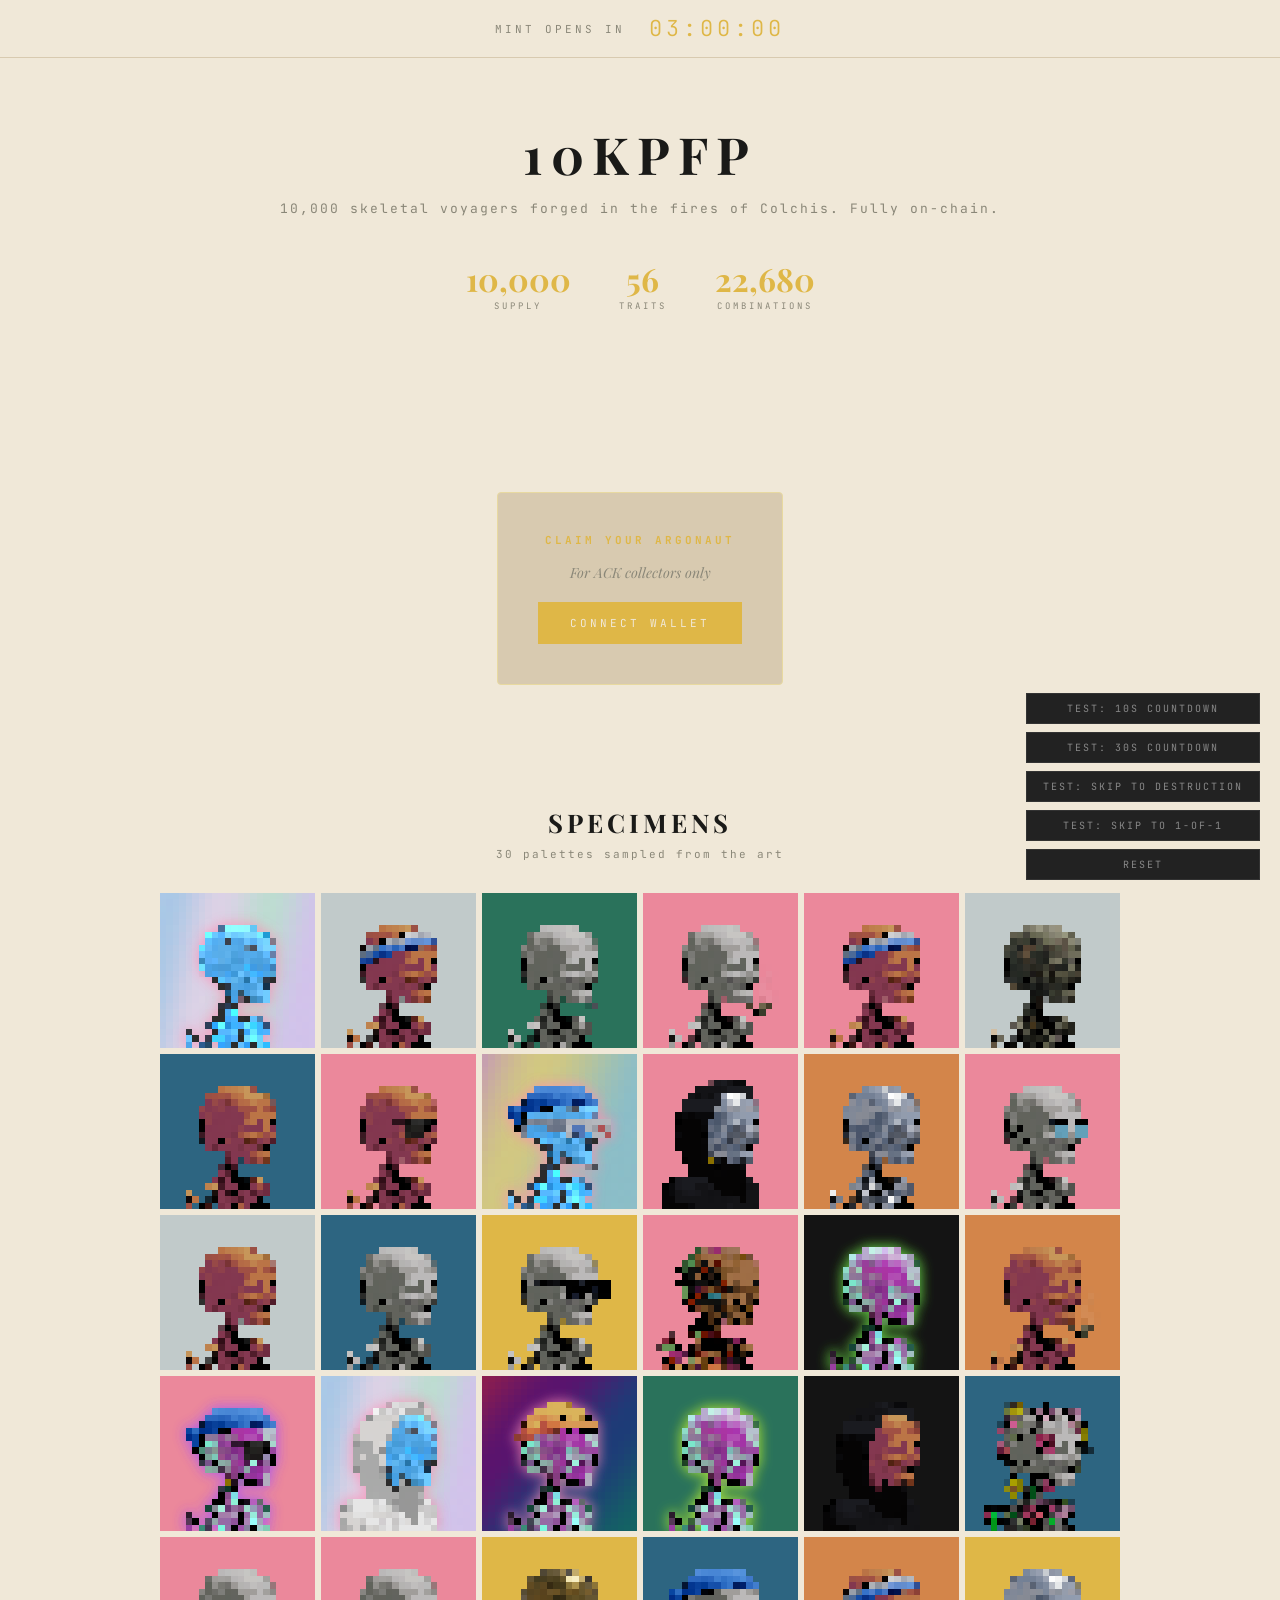
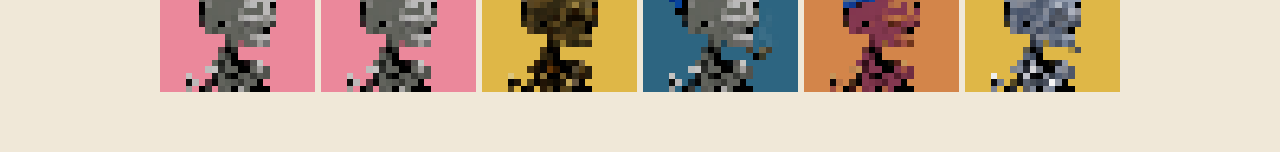
==== commit 593ac46e: "10kpfp: gold-trim 1-of-1, palette picker, cleaner crew wall" ====
--- a/exhibition.html
+++ b/exhibition.html
@@ -3,12 +3,13 @@
 <head>
 <meta charset="UTF-8">
 <meta name="viewport" content="width=device-width, initial-scale=1.0">
-<title>Argonauts</title>
+<title>10kpfp</title>
 <link href="https://fonts.googleapis.com/css2?family=Playfair+Display:ital,wght@0,400;0,700;1,400&family=JetBrains+Mono:wght@300;400&display=swap" rel="stylesheet">
 <style>
 :root {
   --ink:#1a1a18; --ink-faint:#8a8778; --gold:#dfb747; --gold-pale:#e8d9a0;
-  --parchment:#f5f0e3; --parchment-deep:#e8e0cc; --void:#0a0a0a;
+  --parchment:#f0e8d8; --parchment-dark:#e4d9c4; --parchment-deep:#d8cab0;
+  --void:#0a0a0a;
   --red:#c0392b; --glitch-cyan:#00fff2; --glitch-magenta:#ff00e6;
 }
 * { margin:0; padding:0; box-sizing:border-box; }
@@ -19,21 +20,20 @@
   overflow-x:hidden;
   transition: background 3s ease;
 }
-body.dying { background:#1a1511; color:#8a8778; }
-body.void { background:var(--void); color:#222; }
+/* dying/void retain the parchment background — only the contents change */
+body.dying { background:var(--parchment); color:var(--ink); }
+body.void  { background:var(--parchment); color:var(--ink); }
 
 /* ═══ PHASE INDICATOR ═══ */
 .phase-bar {
   position:fixed; top:0; left:0; right:0; z-index:100;
-  background:rgba(245,240,227,0.95);
+  background:rgba(240,232,216,0.95);
   backdrop-filter:blur(10px);
   border-bottom:1px solid var(--parchment-deep);
   display:flex; justify-content:center; align-items:center;
   padding:14px 24px; gap:24px;
   transition: background 2s, border-color 2s;
 }
-body.dying .phase-bar { background:rgba(26,21,17,0.95); border-color:#2a2520; }
-body.void .phase-bar { background:rgba(10,10,10,0.95); border-color:#1a1a1a; }
 
 .phase-label {
   font-family:'JetBrains Mono', monospace;
@@ -41,8 +41,6 @@
   color:var(--ink-faint);
   transition: color 2s;
 }
-body.dying .phase-label { color:#5a5545; }
-body.void .phase-label { color:#222; }
 
 .phase-timer {
   font-family:'JetBrains Mono', monospace;
@@ -52,7 +50,6 @@
   transition: color 1s;
 }
 .phase-timer.urgent { color:var(--red); }
-body.void .phase-timer { color:#1a1a1a; }
 
 /* ═══ HERO ═══ */
 .hero {
@@ -66,7 +63,7 @@
   transition: all 2s;
 }
 body.dying .hero h1 { letter-spacing:20px; opacity:0.4; }
-body.void .hero h1 { opacity:0; }
+body.void  .hero h1 { opacity:0; }
 
 .hero .subtitle {
   font-family:'JetBrains Mono', monospace;
@@ -74,8 +71,8 @@
   letter-spacing:2px; margin-bottom:40px;
   transition: all 2s;
 }
-body.dying .hero .subtitle { color:#3a3530; }
-body.void .hero .subtitle { opacity:0; }
+body.dying .hero .subtitle { opacity:0.4; }
+body.void  .hero .subtitle { opacity:0; }
 
 .hero-stats {
   display:flex; justify-content:center; gap:48px; margin-bottom:40px;
@@ -89,8 +86,8 @@
   font-size:9px; letter-spacing:3px; text-transform:uppercase;
   color:var(--ink-faint);
 }
-body.dying .hero-stat .num { color:#5a4a30; }
-body.void .hero-stats { opacity:0; }
+body.dying .hero-stat .num { opacity:0.4; }
+body.void  .hero-stats { opacity:0; }
 
 /* ═══ MINT SECTION (fake) ═══ */
 .mint-section {
@@ -107,8 +104,8 @@
   min-width:280px;
   transition: all 2s;
 }
-body.dying .claim-box { border-color:#2a2520; background:#1a1511; opacity:0.3; }
-body.void .claim-box { opacity:0; }
+body.dying .claim-box { opacity:0.3; }
+body.void  .claim-box { opacity:0; }
 
 .claim-box h3 {
   font-family:'JetBrains Mono', monospace;
@@ -172,6 +169,14 @@
   opacity:0;
   transform:scale(0.5);
   transition: all 1.5s ease-in;
+}
+
+/* ═══ MERGE FLIGHT — cells detach and fly into The One ═══ */
+.specimen-cell.flying {
+  position:fixed !important;
+  margin:0 !important;
+  z-index:100;
+  will-change: transform, opacity;
 }
 
 @keyframes glitchShift {
@@ -205,12 +210,26 @@
   width:480px; height:480px;
   position:relative;
   margin:0 auto 32px;
-  border:1px solid #222;
-  overflow:hidden;
-  background:#000;
-}
+  padding:6px;
+  background: linear-gradient(135deg, rgba(223,183,71,0.35) 0%, rgba(200,180,140,0.1) 25%, rgba(223,183,71,0.2) 50%, rgba(200,180,140,0.1) 75%, rgba(223,183,71,0.35) 100%);
+  box-shadow: 0 4px 30px rgba(0,0,0,0.06), 0 0 60px rgba(223,183,71,0.05);
+}
+.the-one-frame::before, .the-one-frame::after {
+  content:'';
+  position:absolute;
+  width:18px; height:18px;
+  border-color:var(--gold);
+  border-style:solid;
+  opacity:0.6;
+  pointer-events:none;
+  z-index:2;
+}
+.the-one-frame::before { top:-2px; left:-2px; border-width:2px 0 0 2px; }
+.the-one-frame::after  { bottom:-2px; right:-2px; border-width:0 2px 2px 0; }
 .the-one-frame canvas {
+  display:block;
   width:100%; height:100%;
+  background:var(--parchment-deep);
   image-rendering:pixelated;
   image-rendering:-moz-crisp-edges;
   image-rendering:crisp-edges;
@@ -218,12 +237,12 @@
 .the-one-meta {
   font-family:'JetBrains Mono', monospace;
   font-size:10px; letter-spacing:2px;
-  color:#333;
+  color:var(--ink);
   max-width:480px; margin:0 auto;
   text-align:left;
 }
 .the-one-meta .trait-dead {
-  color:#2a2520;
+  color:var(--ink-faint);
   text-decoration:line-through;
   margin:4px 0;
 }
@@ -234,7 +253,7 @@
 .the-one-mode {
   font-family:'JetBrains Mono', monospace;
   font-size:9px; letter-spacing:4px; text-transform:uppercase;
-  color:#444; margin-top:24px;
+  color:var(--ink-faint); margin-top:24px;
 }
 
 /* ═══ SCANLINES OVERLAY ═══ */
@@ -251,8 +270,7 @@
   );
   animation:scanline 8s linear infinite;
 }
-body.dying .scanlines { display:block; }
-body.void .scanlines { display:block; opacity:0.5; }
+/* keep the scanlines off — ivory aesthetic */
 
 /* ═══ CONTROLS (test only) ═══ */
 .test-controls {
@@ -281,29 +299,31 @@
 
 /* ═══ MODE TOGGLE (visible in ONE phase) ═══ */
 .mode-toggle {
-  position:fixed; top:80px; left:50%; transform:translateX(-50%);
-  z-index:90;
+  position:fixed; top:64px; left:50%; transform:translateX(-50%);
+  z-index:95;
   display:none;
   gap:0;
-  background:rgba(20,20,20,0.6);
-  border:1px solid #2a2a2a;
+  background:rgba(240,232,216,0.92);
+  border:1px solid var(--parchment-deep);
   backdrop-filter:blur(8px);
-}
-body.void .mode-toggle.show { display:flex; }
+  box-shadow: 0 2px 18px rgba(40,30,10,0.08);
+}
+.mode-toggle.show { display:flex; }
 .mode-toggle button {
   font-family:'JetBrains Mono', monospace;
   font-size:10px; letter-spacing:3px; text-transform:uppercase;
-  background:transparent; color:#666; border:none;
+  background:transparent; color:var(--ink-faint); border:none;
   padding:12px 24px; cursor:pointer;
   transition:all 0.3s;
 }
-.mode-toggle button:hover { color:#aaa; }
-.mode-toggle button.active { color:var(--gold); }
+.mode-toggle button + button { border-left:1px solid var(--parchment-deep); }
+.mode-toggle button:hover { color:var(--ink); }
+.mode-toggle button.active { color:var(--gold); background:rgba(223,183,71,0.08); }
 
 /* ═══ EXHIBITION VIEW ═══ */
 .exhibition-container {
   display:none;
-  padding:140px 24px 80px;
+  padding:170px 24px 32px;
   text-align:center;
   min-height:100vh;
 }
@@ -318,43 +338,36 @@
 .exhibition-title {
   font-family:'Playfair Display', serif;
   font-size:1.8em; letter-spacing:6px; text-transform:uppercase;
-  color:#aaa; margin-bottom:8px;
+  color:var(--ink); margin-bottom:8px;
 }
 .exhibition-sub {
   font-family:'JetBrains Mono', monospace;
-  font-size:10px; letter-spacing:2px; color:#555;
-  margin-bottom:48px;
-}
-
-/* gallery wall — dark background, framed pieces */
+  font-size:10px; letter-spacing:2px; color:var(--ink-faint);
+  margin-bottom:24px;
+}
+
+/* gallery — bare grid, no padding, no background, sits in space */
 .crew-wall {
   display:grid;
-  grid-template-columns:repeat(4, 1fr);
-  gap:32px;
-  max-width:1100px;
-  margin:0 auto 48px;
-  padding:60px 60px;
-  background:linear-gradient(180deg, #0c0c0c 0%, #050505 100%);
-  border:1px solid #1a1a1a;
+  grid-template-columns:repeat(auto-fill, minmax(150px, 1fr));
+  gap:18px;
+  width:calc(100vw - 48px);
+  max-width:none;
+  margin:0 auto 32px;
+  padding:0;
+  background:transparent;
+  border:none;
   position:relative;
 }
-.crew-wall::before {
-  content:'';
-  position:absolute; top:0; left:0; right:0; height:1px;
-  background:linear-gradient(90deg, transparent, #2a2a2a 30%, #2a2a2a 70%, transparent);
-}
 .crew-frame {
-  background:#000;
-  border:6px solid #1c1816;
-  box-shadow: 0 8px 24px rgba(0,0,0,0.6), inset 0 0 0 2px #2a2520;
+  background:transparent;
   aspect-ratio:1;
   overflow:hidden;
   cursor:pointer;
-  transition: transform 0.4s, box-shadow 0.4s;
+  transition: transform 0.4s;
 }
 .crew-frame:hover {
-  transform:translateY(-4px);
-  box-shadow: 0 12px 32px rgba(223,183,71,0.15), inset 0 0 0 2px #3a3528;
+  transform:translateY(-3px);
 }
 .crew-frame canvas {
   width:100%; height:100%; display:block;
@@ -368,12 +381,12 @@
 .crew-btn {
   font-family:'JetBrains Mono', monospace;
   font-size:11px; letter-spacing:3px; text-transform:uppercase;
-  background:transparent; color:#888;
-  border:1px solid #333; padding:14px 32px;
+  background:transparent; color:var(--ink-faint);
+  border:1px solid var(--parchment-deep); padding:14px 32px;
   cursor:pointer;
   transition:all 0.3s;
 }
-.crew-btn:hover { color:#dfb747; border-color:#dfb747; }
+.crew-btn:hover { color:var(--gold); border-color:var(--gold); }
 
 /* slowdown transition for 1-of-1 frame when entering exhibition */
 .the-one-container.transitioning {
@@ -381,6 +394,47 @@
   transform:scale(0.92);
   transition: all 1.5s ease-in;
 }
+
+/* ═══ PALETTE BAR — eyeshadow-case style ═══ */
+.palette-bar {
+  position:fixed; top:50%; right:24px; transform:translateY(-50%);
+  z-index:95;
+  display:none;
+  grid-template-columns:repeat(2, 30px);
+  gap:6px;
+  padding:18px 14px 14px;
+  background: var(--parchment-deep);
+  border:1px solid var(--gold);
+  box-shadow: 0 8px 28px rgba(60,45,15,0.22), inset 0 0 0 1px rgba(240,232,216,0.5);
+}
+.palette-bar.show { display:grid; }
+.palette-bar::before {
+  content:'PALETTE';
+  position:absolute; top:-22px; left:50%; transform:translateX(-50%);
+  font-family:'JetBrains Mono', monospace;
+  font-size:8px; letter-spacing:3px;
+  color:var(--gold);
+  white-space:nowrap;
+}
+.palette-swatch {
+  width:30px; height:30px;
+  border:1px solid rgba(26,26,24,0.35);
+  cursor:pointer;
+  transition:transform 0.2s, box-shadow 0.2s;
+  position:relative;
+  image-rendering:pixelated;
+}
+.palette-swatch:hover { transform:scale(1.12); border-color:var(--gold); }
+.palette-swatch.active {
+  box-shadow: 0 0 0 2px var(--gold), 0 0 10px rgba(223,183,71,0.55);
+  border-color:var(--gold);
+  transform:scale(1.08);
+}
+body.palette-dark .phase-bar,
+body.palette-dark .mode-toggle {
+  background:rgba(20,18,15,0.78);
+  border-color:rgba(240,232,216,0.18);
+}
 </style>
 </head>
 <body>
@@ -396,10 +450,10 @@
 
 <!-- HERO -->
 <div class="hero" id="heroSection">
-  <h1>Argonauts</h1>
-  <p class="subtitle">5,000 skeletal voyagers forged in the fires of Colchis. Fully on-chain.</p>
+  <h1>10kpfp</h1>
+  <p class="subtitle">10,000 skeletal voyagers forged in the fires of Colchis. Fully on-chain.</p>
   <div class="hero-stats">
-    <div class="hero-stat"><div class="num" id="supplyNum">4,999</div><div class="label">Supply</div></div>
+    <div class="hero-stat"><div class="num" id="supplyNum">10,000</div><div class="label">Supply</div></div>
     <div class="hero-stat"><div class="num">56</div><div class="label">Traits</div></div>
     <div class="hero-stat"><div class="num">22,680</div><div class="label">Combinations</div></div>
   </div>
@@ -438,13 +492,16 @@
 
 <!-- EXHIBITION VIEW -->
 <div class="exhibition-container" id="exhibitionContainer">
-  <div class="exhibition-title">The Crew</div>
+  <div class="exhibition-title">Crew</div>
   <div class="exhibition-sub">A momentary capture of what could have been</div>
   <div class="crew-wall" id="crewWall"></div>
   <div class="crew-controls">
-    <button class="crew-btn" onclick="shuffleCrew()">Shuffle Crew</button>
+    <button class="crew-btn" onclick="shuffleCrew()">Reshuffle</button>
   </div>
 </div>
+
+<!-- PALETTE BAR (visible in ONE / Exhibition phases) -->
+<div class="palette-bar" id="paletteBar"></div>
 
 <!-- DESTRUCTION PROGRESS -->
 <div class="destruction-progress"><div class="bar" id="destructionBar"></div></div>
@@ -542,73 +599,121 @@
   phase = 'DESTROYING';
   destructionStep = 0;
 
-  // Phase bar shift
   document.getElementById('phaseLabel').textContent = 'Deteriorating';
   document.getElementById('phaseTimer').textContent = '';
   document.getElementById('phaseTimer').classList.add('urgent');
 
-  // Body class
   document.body.classList.add('dying');
 
-  // Start the destruction sequence
   const cells = Array.from(document.querySelectorAll('.specimen-cell'));
-  const totalSteps = cells.length + 20; // extra steps for the morph
-
-  // Step 1: Glitch all cells
+
+  // Cells flash in place with a chaotic trait shuffle while supply ticks down
   cells.forEach(c => c.classList.add('glitching'));
 
-  // Step 2: Start killing cells one by one with random delays
-  let killed = 0;
-  const killOrder = shuffle([...Array(cells.length).keys()]);
-
-  const killInterval = setInterval(() => {
-    if (killed >= cells.length) {
-      clearInterval(killInterval);
-      // All dead — begin morph
-      setTimeout(() => beginMorph(), 800);
-      return;
-    }
-
-    const idx = killOrder[killed];
-    const cell = cells[idx];
-    cell.classList.remove('glitching');
-    cell.classList.add('dying');
-    killed++;
-
-    // Update progress
-    const progress = (killed / totalSteps) * 100;
-    document.getElementById('destructionBar').style.width = progress + '%';
-
-    // Update supply counter
-    const remaining = Math.max(0, 4999 - Math.floor(killed * 166));
-    document.getElementById('supplyNum').textContent = remaining.toLocaleString();
-
-    // Swap random traits on surviving cells for chaos
+  let chaos = 0;
+  const CHAOS_TICKS = 12;
+  const chaosInterval = setInterval(() => {
     cells.forEach(c => {
-      if (!c.classList.contains('dying') && Math.random() > 0.5) {
+      if (Math.random() > 0.3) {
         const randomSpec = SPECIMEN_DATA[Math.floor(Math.random() * SPECIMEN_DATA.length)];
         c.querySelector('img').src = 'data:image/svg+xml;base64,' + randomSpec.svg;
       }
     });
 
-    // Phase label updates
-    if (killed === Math.floor(cells.length * 0.3)) {
+    chaos++;
+    const t = chaos / CHAOS_TICKS;
+    document.getElementById('destructionBar').style.width = (t * 55) + '%';
+    document.getElementById('supplyNum').textContent =
+      Math.max(1, Math.floor(10000 * (1 - t))).toLocaleString();
+
+    if (chaos === Math.floor(CHAOS_TICKS * 0.5)) {
       document.getElementById('phaseLabel').textContent = 'Collapsing';
     }
-    if (killed === Math.floor(cells.length * 0.6)) {
-      document.getElementById('phaseLabel').textContent = 'Dissolving';
+
+    if (chaos >= CHAOS_TICKS) {
+      clearInterval(chaosInterval);
+      mergeIntoTheOne(cells);
     }
-    if (killed === Math.floor(cells.length * 0.9)) {
-      document.getElementById('phaseLabel').textContent = 'Converging';
-      document.getElementById('supplyNum').textContent = '1';
-    }
-
-  }, 300);
-}
-
+  }, 130);
+}
+
+// Reveal The One in the center, start the live renderer, then animate
+// every cell flying toward the frame at full size and fading into it.
+function mergeIntoTheOne(cells) {
+  document.getElementById('phaseLabel').textContent = 'Merging';
+  document.getElementById('supplyNum').textContent = '1';
+
+  // Snapshot grid positions and convert each cell to position:fixed BEFORE
+  // we hide the grid (hiding would otherwise destroy their layout)
+  const snapshots = cells.map(c => c.getBoundingClientRect());
+  cells.forEach((cell, i) => {
+    const r = snapshots[i];
+    cell.style.left   = r.left + 'px';
+    cell.style.top    = r.top  + 'px';
+    cell.style.width  = r.width  + 'px';
+    cell.style.height = r.height + 'px';
+    cell.classList.remove('glitching');
+    cell.classList.add('flying');
+  });
+
+  // Reveal The One *now* so it's the destination for the merge
+  document.getElementById('heroSection').style.display = 'none';
+  document.getElementById('mintSection').style.display = 'none';
+  document.getElementById('gridSection').style.display = 'none';
+  document.getElementById('theOneContainer').classList.add('active');
+
+  // Start the live renderer so the destination is already alive when cards arrive
+  startOneOfOneRenderer();
+
+  // Wait two frames so the frame has its laid-out position, then animate
+  requestAnimationFrame(() => {
+    requestAnimationFrame(() => {
+      const frame = document.querySelector('.the-one-frame');
+      const tr = frame.getBoundingClientRect();
+      const targetCx = tr.left + tr.width  / 2;
+      const targetCy = tr.top  + tr.height / 2;
+
+      cells.forEach((cell, i) => {
+        const r = cell.getBoundingClientRect();
+        const dx = targetCx - (r.left + r.width  / 2);
+        const dy = targetCy - (r.top  + r.height / 2);
+        const scale = tr.width / r.width;
+        const delay = i * 18 + Math.random() * 120;
+
+        cell.style.transition =
+          `transform 1.4s cubic-bezier(0.45, 0, 0.2, 1) ${delay}ms,` +
+          `opacity 0.7s ease-out ${delay + 900}ms`;
+        cell.style.transform = `translate(${dx}px, ${dy}px) scale(${scale})`;
+        cell.style.opacity = '0';
+        cell.style.zIndex = 200 + i;
+      });
+
+      document.getElementById('destructionBar').style.width = '100%';
+
+      // After everyone has merged in, finalize the phase
+      setTimeout(() => {
+        cells.forEach(c => c.remove());
+        document.body.classList.remove('dying');
+        document.body.classList.add('void');
+        document.getElementById('phaseLabel').textContent = 'The One';
+        document.getElementById('phaseTimer').textContent = '#0';
+        document.getElementById('phaseTimer').classList.remove('urgent');
+        document.getElementById('destructionBar').style.background = '#aaa';
+        document.getElementById('modeToggle').classList.add('show');
+        phase = 'ONE';
+      }, 2700);
+    });
+  });
+}
+
+// Hard skip — used by the test "skip to 1-of-1" button. Reveals The One
+// instantly without the merge animation.
 function beginMorph() {
   document.body.classList.remove('dying');
   document.body.classList.add('void');
+
+  // Remove any orphaned flying clones
+  document.querySelectorAll('.specimen-cell.flying').forEach(c => c.remove());
 
   // Hide the mint page stuff
   document.getElementById('heroSection').style.display = 'none';
@@ -621,7 +726,7 @@
   document.getElementById('phaseTimer').textContent = '#0';
   document.getElementById('phaseTimer').classList.remove('urgent');
   document.getElementById('destructionBar').style.width = '100%';
-  document.getElementById('destructionBar').style.background = '#333';
+  document.getElementById('destructionBar').style.background = '#aaa';
 
   // Reveal the mode toggle
   document.getElementById('modeToggle').classList.add('show');
@@ -651,7 +756,7 @@
     oneContainer.style.display = 'none';
     document.getElementById('exhibitionContainer').classList.add('active');
     document.getElementById('phaseLabel').textContent = 'Exhibition';
-    document.getElementById('phaseTimer').textContent = 'The Crew';
+    document.getElementById('phaseTimer').textContent = 'Crew';
 
     renderCrew();
   }, 1500);
@@ -701,8 +806,27 @@
     return;
   }
 
-  // Generate 8 random crew members (4 cols × 2 rows)
-  for (let i = 0; i < 8; i++) {
+  // Compute how many crew frames fit on screen (auto-fill the gallery wall)
+  const wallStyle = getComputedStyle(wall);
+  const gap = parseFloat(wallStyle.gap) || 18;
+  const padX = parseFloat(wallStyle.paddingLeft) + parseFloat(wallStyle.paddingRight);
+  const padY = parseFloat(wallStyle.paddingTop)  + parseFloat(wallStyle.paddingBottom);
+  const minFrame = 150; // matches CSS minmax
+  const innerW = wall.clientWidth  - padX;
+  // available height = viewport - container top padding - title block - controls - some breathing room
+  const titleH = document.querySelector('.exhibition-title').offsetHeight
+               + document.querySelector('.exhibition-sub').offsetHeight
+               + document.querySelector('.crew-controls').offsetHeight
+               + 200; // padding + margins
+  const innerH = Math.max(minFrame, window.innerHeight - titleH - padY);
+
+  const cols = Math.max(1, Math.floor((innerW + gap) / (minFrame + gap)));
+  const frameSize = (innerW - gap * (cols - 1)) / cols;
+  const rows = Math.max(1, Math.floor((innerH + gap) / (frameSize + gap)));
+  const count = cols * rows;
+
+  // Generate `count` rule-respecting crew members
+  for (let i = 0; i < count; i++) {
     const frame = document.createElement('div');
     frame.className = 'crew-frame';
 
@@ -712,12 +836,32 @@
     const ctx = canvas.getContext('2d');
     ctx.imageSmoothingEnabled = false;
 
-    // Random trait per layer
+    // Pick one trait per layer (filename string, with .png so it matches
+    // both the rule constants and the preloaded image keys)
+    const pick = layer => {
+      const traits = traitsByLayer[layer];
+      if (!traits || traits.length === 0) return null;
+      return traits[Math.floor(Math.random() * traits.length)].name + '.png';
+    };
+
+    let combo = {
+      background: pick('background'),
+      body:       pick('body'),
+      eyes:       pick('eyes'),
+      hoodie:     pick('hoodie'),
+      neck:       pick('neck'),
+      mouth:      pick('mouth'),
+      head:       pick('head'),
+    };
+
+    combo = applyTraitRules(combo);
+
+    // Render in layer order; skip nulls
     LAYERS.forEach(layer => {
-      const traits = traitsByLayer[layer];
-      if (!traits || traits.length === 0) return;
-      const idx = Math.floor(Math.random() * traits.length);
-      const img = preloadedTraitImages[traits[idx].key];
+      const name = combo[layer];
+      if (!name) return;
+      const key = `${layer}/${name}`;
+      const img = preloadedTraitImages[key];
       if (!img) return;
       ctx.drawImage(img, 0, 0, 240, 240);
     });
@@ -727,9 +871,100 @@
   }
 }
 
+// ═══════════════════════════════════════
+// TRAIT RULES — mirrors Argonauts.sol _applyRules
+// ═══════════════════════════════════════
+function applyTraitRules(t) {
+  // Names match the .png filenames (without extension)
+  const BG_BLACKGREY  = 'blackgrey.png';
+  const BG_BUBBLEGUM  = 'bubblegum.png';
+
+  const BODY_ALIEN        = 'alienfixed.png';
+  const BODY_CORAL        = 'coral.png';
+  const BODY_RADIOACTIVE  = 'radioactive.png';
+  const BODY_FLOWERS_BARE = 'flowers_bare.png';
+  const BODY_FLOWERS_WITH = 'flowers_with.png';
+  const BODY_GOLD         = 'gold.png';
+  const BODY_COMMON       = 'common_bone.png';
+
+  const EYES_ALIEN_EP = 'Alien_eyepatch.png';
+  const EYES_DIGITAL  = 'digital_frames.png';
+  const EYES_EYEPATCH = 'eyepatch.png';
+  const EYES_SHADES   = 'shades.png';
+
+  const HEAD_GOLDEN_FLEECE = 'golden_fleece.png';
+  const NECK_GOLD          = 'gold.png';
+
+  // Rule 1: Hat and hoodie mutually exclusive
+  if (t.hoodie && t.head) {
+    if (t.head.length % 2 === 0) t.head = null;
+    else                          t.hoodie = null;
+  }
+
+  // Rule 2: Coral body — no hoodie
+  if (t.body === BODY_CORAL) t.hoodie = null;
+
+  // Rule 3a: Alien eyepatch only on alien body
+  if (t.body !== BODY_ALIEN && t.eyes === EYES_ALIEN_EP) t.eyes = null;
+
+  // Rule 3b: Aliens can't wear digital frames
+  if (t.body === BODY_ALIEN && t.eyes === EYES_DIGITAL) t.eyes = null;
+
+  // Rule 3c: Aliens can't wear regular eyepatch or shades
+  if (t.body === BODY_ALIEN &&
+      (t.eyes === EYES_EYEPATCH || t.eyes === EYES_SHADES)) {
+    t.eyes = null;
+  }
+
+  // Rule 4: Radioactive or flowers — no shades
+  if ((t.body === BODY_RADIOACTIVE ||
+       t.body === BODY_FLOWERS_BARE ||
+       t.body === BODY_FLOWERS_WITH) &&
+      t.eyes === EYES_SHADES) {
+    t.eyes = null;
+  }
+
+  // Rule 5: Flowers — no digital frames
+  if ((t.body === BODY_FLOWERS_BARE || t.body === BODY_FLOWERS_WITH) &&
+      t.eyes === EYES_DIGITAL) {
+    t.eyes = null;
+  }
+
+  // Rule 6: Only gold body can have golden fleece
+  if (t.body !== BODY_GOLD && t.head === HEAD_GOLDEN_FLEECE) t.head = null;
+
+  // Rule 7: Gold or alien body — no necklace
+  if ((t.body === BODY_GOLD || t.body === BODY_ALIEN) && t.neck === NECK_GOLD) {
+    t.neck = null;
+  }
+
+  // Rule 8: Bubblegum bg — no radioactive (force common)
+  if (t.background === BG_BUBBLEGUM && t.body === BODY_RADIOACTIVE) {
+    t.body = BODY_COMMON;
+  }
+
+  // Rule 9a: Black background — no eyepatch
+  if (t.background === BG_BLACKGREY && t.eyes === EYES_EYEPATCH) t.eyes = null;
+
+  // Rule 9b: Black background + no hoodie — no shades
+  if (t.background === BG_BLACKGREY && !t.hoodie && t.eyes === EYES_SHADES) {
+    t.eyes = null;
+  }
+
+  return t;
+}
+
 function shuffleCrew() {
   renderCrew();
 }
+
+// Re-fill the wall on resize while exhibition mode is active
+let _resizeTimer = null;
+window.addEventListener('resize', () => {
+  if (!exhibitionActive) return;
+  clearTimeout(_resizeTimer);
+  _resizeTimer = setTimeout(renderCrew, 150);
+});
 
 // ═══════════════════════════════════════
 // THE 1-OF-1 DYNAMIC RENDERER
@@ -754,6 +989,8 @@
       if (loadCount === allKeys.length) {
         // Share with crew renderer
         preloadedTraitImages = allTraitImages;
+        buildPaletteBar();
+        document.getElementById('paletteBar').classList.add('show');
         // All loaded — start rendering
         renderLoop(ctx, allTraitImages);
       }
@@ -762,6 +999,90 @@
   });
 }
 
+// ═══════════════════════════════════════
+// PALETTE PICKER — sample bg traits, let viewer reskin the site
+// ═══════════════════════════════════════
+function buildPaletteBar() {
+  const bar = document.getElementById('paletteBar');
+  if (!bar) return;
+  bar.innerHTML = '';
+
+  // Default parchment swatch
+  const reset = document.createElement('div');
+  reset.className = 'palette-swatch active';
+  reset.style.background = '#f0e8d8';
+  reset.title = 'Parchment (default)';
+  reset.onclick = (ev) => { ev.stopPropagation(); resetPalette(reset); };
+  bar.appendChild(reset);
+
+  // Cooler off-white ivory
+  const offwhite = document.createElement('div');
+  offwhite.className = 'palette-swatch';
+  offwhite.style.background = '#f5f0e3';
+  offwhite.title = 'Off-white ivory';
+  offwhite.onclick = (ev) => { ev.stopPropagation(); applyPalette(245,240,227,offwhite); };
+  bar.appendChild(offwhite);
+
+  const bgs = traitsByLayer.background || [];
+  const sampler = document.createElement('canvas');
+  sampler.width = sampler.height = 24;
+  const sctx = sampler.getContext('2d');
+  sctx.imageSmoothingEnabled = false;
+
+  bgs.forEach(trait => {
+    const img = preloadedTraitImages[trait.key];
+    if (!img) return;
+    sctx.clearRect(0,0,24,24);
+    sctx.drawImage(img, 0, 0, 24, 24);
+    // Average every opaque pixel for a faithful tone — works for solid AND
+    // patterned backgrounds (alien, radioactive, etc.)
+    const data = sctx.getImageData(0,0,24,24).data;
+    let r=0,g=0,b=0,n=0;
+    for (let i=0; i<data.length; i+=4) {
+      if (data[i+3] > 0) { r+=data[i]; g+=data[i+1]; b+=data[i+2]; n++; }
+    }
+    if (n === 0) return;
+    r = Math.round(r/n); g = Math.round(g/n); b = Math.round(b/n);
+
+    const swatch = document.createElement('div');
+    swatch.className = 'palette-swatch';
+    swatch.style.background = `rgb(${r},${g},${b})`;
+    swatch.title = trait.name;
+    swatch.onclick = (ev) => { ev.stopPropagation(); applyPalette(r,g,b,swatch); };
+    bar.appendChild(swatch);
+  });
+}
+
+function applyPalette(r, g, b, el) {
+  const root = document.documentElement;
+  root.style.setProperty('--parchment', `rgb(${r},${g},${b})`);
+  const dr = Math.max(0, r-18), dg = Math.max(0, g-18), db = Math.max(0, b-18);
+  root.style.setProperty('--parchment-deep', `rgb(${dr},${dg},${db})`);
+  const lum = (0.299*r + 0.587*g + 0.114*b) / 255;
+  if (lum < 0.55) {
+    root.style.setProperty('--ink', '#f0e8d8');
+    root.style.setProperty('--ink-faint', 'rgba(240,232,216,0.62)');
+    document.body.classList.add('palette-dark');
+  } else {
+    root.style.setProperty('--ink', '#1a1a18');
+    root.style.setProperty('--ink-faint', '#8a8778');
+    document.body.classList.remove('palette-dark');
+  }
+  document.querySelectorAll('.palette-swatch').forEach(s => s.classList.remove('active'));
+  if (el) el.classList.add('active');
+}
+
+function resetPalette(el) {
+  const root = document.documentElement;
+  root.style.removeProperty('--parchment');
+  root.style.removeProperty('--parchment-deep');
+  root.style.removeProperty('--ink');
+  root.style.removeProperty('--ink-faint');
+  document.body.classList.remove('palette-dark');
+  document.querySelectorAll('.palette-swatch').forEach(s => s.classList.remove('active'));
+  if (el) el.classList.add('active');
+}
+
 function renderLoop(ctx, images) {
   document.getElementById('theOneMode').textContent = 'GLITCH';
 
@@ -770,8 +1091,8 @@
     ctx.clearRect(0, 0, 480, 480);
     renderGlitch(ctx, images);
 
-    // Scanline overlay on canvas
-    if (frameCount % 3 === 0) {
+    // Scanline overlay on canvas — only when actively glitching
+    if (!frozen && frameCount % 3 === 0) {
       ctx.fillStyle = 'rgba(0,0,0,0.03)';
       for (let y = 0; y < 480; y += 4) {
         ctx.fillRect(0, y, 480, 2);
@@ -792,8 +1113,46 @@
 let frozen = false;
 let frozenAt = 0;
 let unfreezeTimeout = null;
+let frozenCombo = null; // valid argonaut composition shown on click
+
+function pickValidCombo() {
+  const pick = layer => {
+    const traits = traitsByLayer[layer];
+    if (!traits || traits.length === 0) return null;
+    return traits[Math.floor(Math.random() * traits.length)].name + '.png';
+  };
+  let combo = {
+    background: pick('background'),
+    body:       pick('body'),
+    eyes:       pick('eyes'),
+    hoodie:     pick('hoodie'),
+    neck:       pick('neck'),
+    mouth:      pick('mouth'),
+    head:       pick('head'),
+  };
+  return applyTraitRules(combo);
+}
+
+function renderFrozenClean(ctx, images) {
+  ctx.clearRect(0, 0, 480, 480);
+  ctx.globalAlpha = 1;
+  ctx.globalCompositeOperation = 'source-over';
+  if (!frozenCombo) frozenCombo = pickValidCombo();
+  LAYERS.forEach(layer => {
+    const name = frozenCombo[layer];
+    if (!name) return;
+    const key = `${layer}/${name}`;
+    const img = images[key];
+    if (!img) return;
+    ctx.drawImage(img, 0, 0, 480, 480);
+  });
+}
 
 function renderGlitch(ctx, images) {
+  if (frozen) {
+    renderFrozenClean(ctx, images);
+    return;
+  }
   // Slow breathing: oscillates smoothly between 0.12 (slow) and 1.0 (fast)
   // ~18s full cycle so each phase lingers
   const breath = Math.sin(frameCount * 0.0058);  // 0..1 after remap
@@ -853,16 +1212,6 @@
     }
   }
 
-  // 3. Horizontal tear bands — random rare displacement strips
-  if (!frozen && !isSlow && Math.random() < 0.06) {
-    const tearY = Math.random() * 480;
-    const tearH = 4 + Math.random() * 16;
-    const tearShift = (Math.random() - 0.5) * 30;
-    const slice = ctx.getImageData(0, tearY, 480, tearH);
-    ctx.clearRect(0, tearY, 480, tearH);
-    ctx.putImageData(slice, tearShift, tearY);
-  }
-
   // 4. Color wash overlay — slow shifting hue tint that pulses with speed
   if (!frozen) {
     const hue = (frameCount * 0.5) % 360;
@@ -883,15 +1232,19 @@
   ctx.globalAlpha = 1;
 }
 
-// Click to freeze — holds for 1.5s then resumes
+// Click on the 1-of-1 frame to freeze — picks a fresh valid argonaut and holds it
 document.addEventListener('click', function(e) {
-  // Ignore test button clicks
   if (e.target.classList.contains('test-btn')) return;
+  if (e.target.closest('.mode-toggle')) return;
+  if (e.target.closest('.crew-frame')) return;
+  if (e.target.closest('.palette-bar')) return;
   if (phase !== 'ONE') return;
-
+  if (exhibitionActive) return;
+
+  frozenCombo = pickValidCombo();
   frozen = true;
   if (unfreezeTimeout) clearTimeout(unfreezeTimeout);
-  unfreezeTimeout = setTimeout(() => { frozen = false; }, 1500);
+  unfreezeTimeout = setTimeout(() => { frozen = false; frozenCombo = null; }, 2500);
 });
 
 // ── MODE: FUSION ──
@@ -1052,7 +1405,7 @@
     hoodie: 'Cloak', neck: 'Relic', mouth: 'Artifact', head: 'Crown'
   };
 
-  let html = '<div style="margin-bottom:12px;color:#444;letter-spacing:3px;">CONSUMED TRAITS:</div>';
+  let html = '<div style="margin-bottom:12px;color:var(--ink-faint);letter-spacing:3px;">CONSUMED TRAITS:</div>';
   LAYERS.forEach(layer => {
     const traits = traitsByLayer[layer];
     if (!traits) return;
@@ -1060,8 +1413,8 @@
     html += `<div class="trait-consumed">${layerNames[layer] || layer}: ALL ${count} (dissolved)</div>`;
   });
 
-  html += '<div style="margin-top:16px;color:#333;letter-spacing:3px;">WHAT REMAINS:</div>';
-  html += '<div style="color:#444;margin:4px 0;">One token. All data. No form.</div>';
+  html += '<div style="margin-top:16px;color:var(--ink);letter-spacing:3px;">WHAT REMAINS:</div>';
+  html += '<div style="color:var(--ink-faint);margin:4px 0;">One token. All data. No form.</div>';
 
   meta.innerHTML = html;
 }
@@ -1102,7 +1455,7 @@
   phase = 'COUNTDOWN';
   frameCount = 0;
 
-  document.body.classList.remove('dying','void');
+  document.body.classList.remove('dying','void','shaking');
   document.getElementById('heroSection').style.display = '';
   document.getElementById('mintSection').style.display = '';
   document.getElementById('gridSection').style.display = '';
@@ -1113,19 +1466,29 @@
   document.getElementById('phaseLabel').textContent = 'Mint Opens In';
   document.getElementById('phaseTimer').textContent = '03:00:00';
   document.getElementById('phaseTimer').classList.remove('urgent');
-  document.getElementById('supplyNum').textContent = '4,999';
+  document.getElementById('supplyNum').textContent = '10,000';
   document.getElementById('destructionBar').style.width = '0';
   document.getElementById('destructionBar').style.background = 'var(--red)';
+  document.getElementById('paletteBar').classList.remove('show');
+  resetPalette(null);
   exhibitionActive = false;
 
-  // Reset grid cells
+  // Remove any orphaned flying clones, then reset the original grid cells
+  const grid = document.getElementById('specimenGrid');
+  document.querySelectorAll('.specimen-cell').forEach(c => {
+    if (c.parentElement !== grid) c.remove();
+  });
   document.querySelectorAll('.specimen-cell').forEach((cell, i) => {
-    cell.classList.remove('glitching','dying');
+    cell.classList.remove('glitching','dying','flying','converging');
     cell.style = '';
     if (SPECIMEN_DATA[i]) {
       cell.querySelector('img').src = 'data:image/svg+xml;base64,' + SPECIMEN_DATA[i].svg;
     }
   });
+  if (grid && grid.children.length < SPECIMEN_DATA.length) {
+    grid.innerHTML = '';
+    init();
+  }
 }
 
 // ═══════════════════════════════════════
